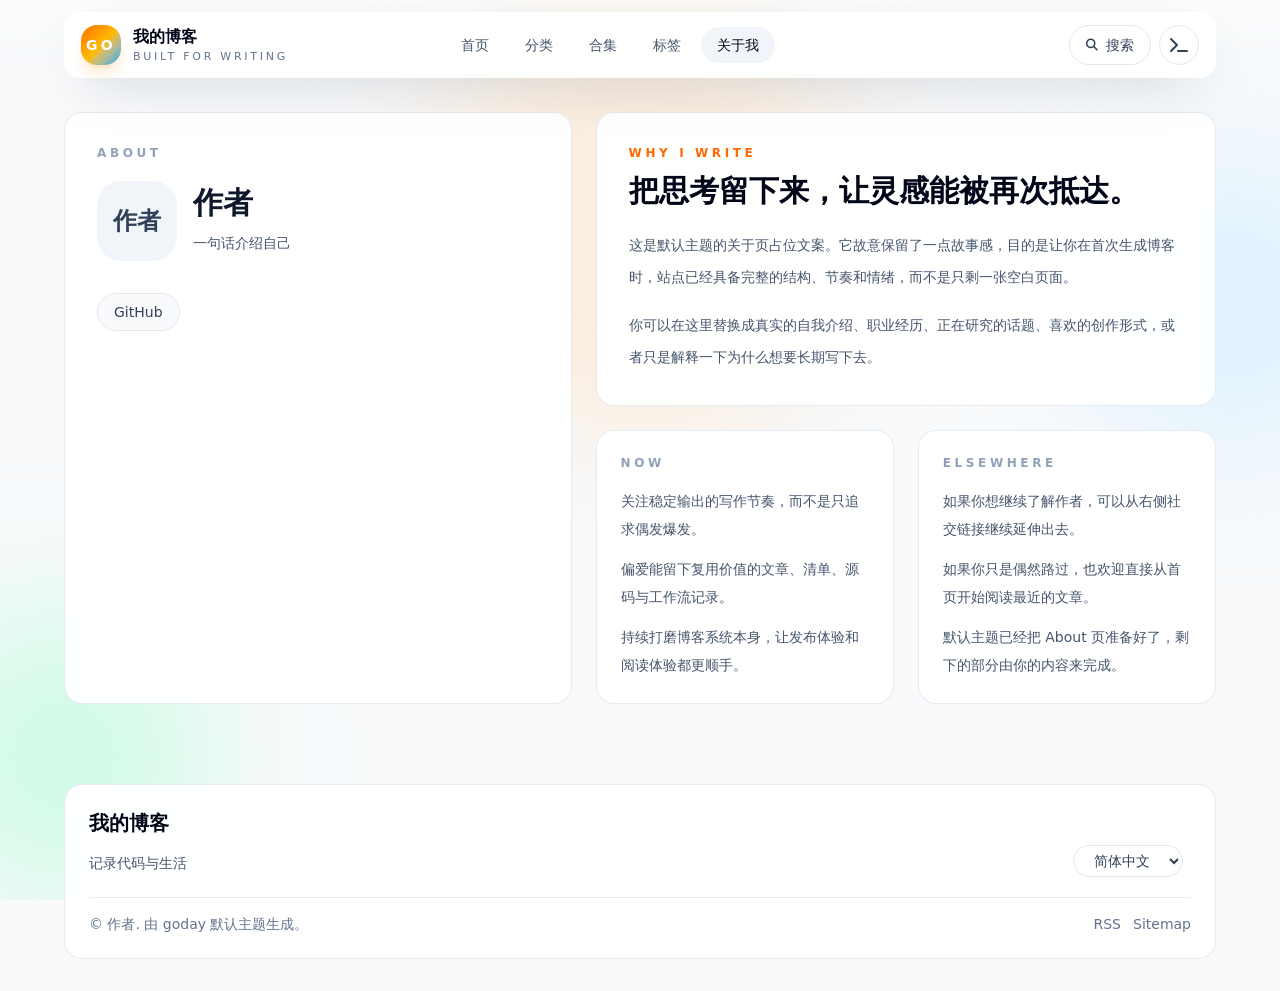
==== about/index.html @ fbd1a6fb "Deploy from goday" ====
<!doctype html>
<html lang="zh-CN">
<head>
  <meta charset="UTF-8">
  <meta name="viewport" content="width=device-width, initial-scale=1">
  <title>关于我 - 我的博客</title>
<meta name="description" content="这里是默认主题的关于页，占位内容已经准备好，后续可以替换成你的真实故事。">
<meta name="theme-color" content="#fff7ed">
<meta property="og:title" content="关于我 - 我的博客">
<meta property="og:description" content="这里是默认主题的关于页，占位内容已经准备好，后续可以替换成你的真实故事。">
<meta property="og:type" content="profile">
<meta property="og:url" content="https:&#x2F;&#x2F;example.com&#x2F;about&#x2F;">
<meta name="twitter:card" content="summary_large_image">
<link rel="canonical" href="https:&#x2F;&#x2F;example.com&#x2F;about&#x2F;">

  <meta name="keywords" content="blog, tauri">


  <link rel="alternate" type="application/rss+xml" title="我的博客 RSS" href="/rss.xml">


  <link rel="stylesheet" href="https://cdn.bootcdn.net/ajax/libs/font-awesome/6.7.2/css/all.min.css">
  <link rel="stylesheet" href="/assets/css/main.css">
  
</head>
<body
  class="min-h-screen bg-slate-50 text-slate-900 antialiased dark:bg-stone-950 dark:text-zinc-100"
  data-default-language="zh-CN"
  data-color-mode="light"
  data-theme-name="Default Theme"
  data-theme-version="1.0.0"
  data-page-type="profile"
>
  <div class="pointer-events-none fixed inset-0 -z-10 overflow-hidden">
    <div class="absolute left-1/2 top-0 h-[28rem] w-[28rem] -translate-x-1/2 rounded-full bg-orange-200/35 blur-3xl dark:bg-orange-500/12"></div>
    <div class="absolute right-[-6rem] top-40 h-72 w-72 rounded-full bg-sky-200/40 blur-3xl dark:bg-sky-500/10"></div>
    <div class="absolute bottom-0 left-[-5rem] h-72 w-72 rounded-full bg-emerald-100 blur-3xl dark:bg-emerald-500/10"></div>
  </div>
  <div class="pointer-events-none fixed inset-x-0 top-0 z-30 h-16 bg-white/45 [mask-image:linear-gradient(to_bottom,black,transparent)] backdrop-blur-xl dark:bg-stone-950/55"></div>

  <header class="fixed inset-x-0 top-0 z-40 px-5 pt-3 md:px-8">
  <div class="mx-auto max-w-6xl rounded-[1rem] border border-white/70 bg-white/95 px-4 py-2 shadow-[0_18px_56px_-24px_rgba(15,23,42,0.34)] backdrop-blur-md dark:border-zinc-700/80 dark:bg-zinc-900/92">
    <div class="flex items-center gap-3">
      <a class="flex min-w-0 items-center gap-3" href="/">
        <span class="inline-flex h-10 w-10 items-center justify-center rounded-2xl bg-gradient-to-br from-orange-500 via-amber-400 to-sky-500 text-sm font-bold uppercase tracking-[0.24em] text-white shadow-lg shadow-orange-400/20">Go</span>
        <span class="min-w-0">
          <span class="block truncate font-heading text-base font-semibold text-slate-950 dark:text-white">我的博客</span>
          <span class="block truncate text-[11px] uppercase tracking-[0.25em] text-slate-500 dark:text-slate-400">Built for writing</span>
        </span>
      </a>

      <nav class="mx-auto hidden items-center gap-1 rounded-full px-2 py-1.5 lg:flex">
        
          <a
            href="&#x2F;"
            
              data-i18n="nav.home"
            
            class="rounded-full px-4 py-2 text-sm font-medium transition text-slate-600 hover:bg-slate-100 hover:text-slate-950 dark:text-zinc-300 dark:hover:bg-zinc-800 dark:hover:text-white"
          >
            首页
          </a>
        
          <a
            href="&#x2F;category&#x2F;"
            
              data-i18n="nav.category"
            
            class="rounded-full px-4 py-2 text-sm font-medium transition text-slate-600 hover:bg-slate-100 hover:text-slate-950 dark:text-zinc-300 dark:hover:bg-zinc-800 dark:hover:text-white"
          >
            分类
          </a>
        
          <a
            href="&#x2F;collection&#x2F;"
            
              data-i18n="nav.collection"
            
            class="rounded-full px-4 py-2 text-sm font-medium transition text-slate-600 hover:bg-slate-100 hover:text-slate-950 dark:text-zinc-300 dark:hover:bg-zinc-800 dark:hover:text-white"
          >
            合集
          </a>
        
          <a
            href="&#x2F;tag&#x2F;"
            
              data-i18n="nav.tag"
            
            class="rounded-full px-4 py-2 text-sm font-medium transition text-slate-600 hover:bg-slate-100 hover:text-slate-950 dark:text-zinc-300 dark:hover:bg-zinc-800 dark:hover:text-white"
          >
            标签
          </a>
        
          <a
            href="&#x2F;about&#x2F;"
            
              data-i18n="nav.about"
            
            class="rounded-full px-4 py-2 text-sm font-medium transition bg-slate-100 text-slate-950 dark:bg-zinc-800 dark:text-white"
          >
            关于我
          </a>
        
      </nav>

      <div class="ml-auto flex items-center gap-2">
        <button
          type="button"
          class="theme-pill-button inline-flex h-10 cursor-pointer items-center gap-2 border border-slate-200 bg-white px-4 text-sm font-medium text-slate-700 transition hover:border-slate-300 hover:text-slate-950 dark:border-zinc-700 dark:bg-zinc-800 dark:text-zinc-100 dark:hover:bg-zinc-700 dark:hover:text-white"
          data-search-trigger
        >
          <i class="fa-solid fa-magnifying-glass text-xs"></i>
          <span data-i18n="search.open">搜索</span>
        </button>
        <button
          type="button"
          class="theme-pill-button inline-flex h-10 w-10 cursor-pointer items-center justify-center border border-slate-200 bg-white text-slate-700 transition hover:border-slate-300 hover:text-slate-950 dark:border-zinc-700 dark:bg-zinc-800 dark:text-zinc-100 dark:hover:bg-zinc-700 dark:hover:text-white"
          data-console-trigger
          title="打开控制台"
        >
          <i class="fa-solid fa-terminal"></i>
        </button>
        <button
          type="button"
          class="theme-pill-button inline-flex h-10 w-10 cursor-pointer items-center justify-center border border-slate-200 bg-white text-slate-700 transition hover:border-slate-300 hover:text-slate-950 dark:border-zinc-700 dark:bg-zinc-800 dark:text-zinc-100 dark:hover:bg-zinc-700 dark:hover:text-white lg:hidden"
          data-menu-trigger
          aria-expanded="false"
          aria-label="打开导航菜单"
        >
          <i class="fa-solid fa-bars"></i>
        </button>
      </div>
    </div>

    <nav class="mt-3 hidden flex-col gap-2 border-t border-slate-200 pt-3 dark:border-zinc-700 lg:hidden" data-mobile-nav>
      
        <a
          href="&#x2F;"
          
            data-i18n="nav.home"
          
          class="rounded-2xl px-4 py-3 text-sm font-medium transition bg-slate-100 text-slate-700 hover:bg-slate-200 dark:bg-zinc-800 dark:text-zinc-200 dark:hover:bg-zinc-700 dark:hover:text-white"
        >
          首页
        </a>
      
        <a
          href="&#x2F;category&#x2F;"
          
            data-i18n="nav.category"
          
          class="rounded-2xl px-4 py-3 text-sm font-medium transition bg-slate-100 text-slate-700 hover:bg-slate-200 dark:bg-zinc-800 dark:text-zinc-200 dark:hover:bg-zinc-700 dark:hover:text-white"
        >
          分类
        </a>
      
        <a
          href="&#x2F;collection&#x2F;"
          
            data-i18n="nav.collection"
          
          class="rounded-2xl px-4 py-3 text-sm font-medium transition bg-slate-100 text-slate-700 hover:bg-slate-200 dark:bg-zinc-800 dark:text-zinc-200 dark:hover:bg-zinc-700 dark:hover:text-white"
        >
          合集
        </a>
      
        <a
          href="&#x2F;tag&#x2F;"
          
            data-i18n="nav.tag"
          
          class="rounded-2xl px-4 py-3 text-sm font-medium transition bg-slate-100 text-slate-700 hover:bg-slate-200 dark:bg-zinc-800 dark:text-zinc-200 dark:hover:bg-zinc-700 dark:hover:text-white"
        >
          标签
        </a>
      
        <a
          href="&#x2F;about&#x2F;"
          
            data-i18n="nav.about"
          
          class="rounded-2xl px-4 py-3 text-sm font-medium transition bg-slate-950 text-white dark:bg-zinc-800"
        >
          关于我
        </a>
      
    </nav>
  </div>
</header>


  <main class="px-5 pb-20 pt-24 md:px-8 md:pt-28">
    <div class="mx-auto max-w-6xl">
      
  <section class="grid gap-6 lg:grid-cols-[0.9fr_1.1fr]">
    <aside class="theme-card p-6 text-slate-900 md:p-8 dark:bg-stone-900 dark:text-white">
      <p class="text-xs font-semibold uppercase tracking-[0.3em] text-slate-400">About</p>
      <div class="mt-5 flex items-center gap-4">
        
          <div class="inline-flex h-20 w-20 items-center justify-center rounded-[1.5rem] bg-slate-100 font-heading text-2xl font-semibold text-slate-700 dark:bg-zinc-800 dark:text-white">作者</div>
        
        <div>
          <h1 class="font-heading text-3xl font-semibold">作者</h1>
          <p class="mt-2 text-sm leading-7 text-slate-600 dark:text-slate-300">一句话介绍自己</p>
        </div>
      </div>
      <div class="mt-8 flex flex-wrap gap-3">
        
          <a class="inline-flex items-center rounded-full border border-slate-200 bg-slate-50 px-4 py-2 text-sm font-medium text-slate-700 transition hover:border-slate-300 hover:bg-white hover:text-slate-950 dark:border-white/10 dark:bg-white/5 dark:text-white dark:hover:bg-white/10" href="https:&#x2F;&#x2F;github.com" target="_blank" rel="noreferrer">GitHub</a>
        
      </div>
    </aside>

    <div class="grid gap-6">
      <section class="theme-card p-6 md:p-8">
        <p class="text-xs font-semibold uppercase tracking-[0.3em] text-orange-500">Why I write</p>
        <h2 class="mt-3 font-heading text-3xl font-semibold text-slate-950 dark:text-white">把思考留下来，让灵感能被再次抵达。</h2>
        <div class="mt-5 space-y-4 text-sm leading-8 text-slate-600 dark:text-slate-300">
          <p>这是默认主题的关于页占位文案。它故意保留了一点故事感，目的是让你在首次生成博客时，站点已经具备完整的结构、节奏和情绪，而不是只剩一张空白页面。</p>
          <p>你可以在这里替换成真实的自我介绍、职业经历、正在研究的话题、喜欢的创作形式，或者只是解释一下为什么想要长期写下去。</p>
        </div>
      </section>

      <section class="grid gap-6 md:grid-cols-2">
        <div class="theme-card p-6">
          <p class="text-xs font-semibold uppercase tracking-[0.3em] text-slate-400">Now</p>
          <ul class="mt-4 space-y-3 text-sm leading-7 text-slate-600 dark:text-slate-300">
            <li>关注稳定输出的写作节奏，而不是只追求偶发爆发。</li>
            <li>偏爱能留下复用价值的文章、清单、源码与工作流记录。</li>
            <li>持续打磨博客系统本身，让发布体验和阅读体验都更顺手。</li>
          </ul>
        </div>
        <div class="theme-card p-6">
          <p class="text-xs font-semibold uppercase tracking-[0.3em] text-slate-400">Elsewhere</p>
          <ul class="mt-4 space-y-3 text-sm leading-7 text-slate-600 dark:text-slate-300">
            <li>如果你想继续了解作者，可以从右侧社交链接继续延伸出去。</li>
            <li>如果你只是偶然路过，也欢迎直接从首页开始阅读最近的文章。</li>
            <li>默认主题已经把 About 页准备好了，剩下的部分由你的内容来完成。</li>
          </ul>
        </div>
      </section>
    </div>
  </section>

    </div>
  </main>

  <footer class="px-5 pb-8 md:px-8">
  <div class="theme-card mx-auto max-w-6xl p-5 md:p-6">
    <div class="flex flex-col gap-5 md:flex-row md:items-end md:justify-between">
      <div class="space-y-3">
        <h2 class="font-heading text-xl font-semibold text-slate-950 dark:text-white">我的博客</h2>
        <p class="max-w-xl text-sm leading-7 text-slate-600 dark:text-slate-300">记录代码与生活</p>
      </div>

      <div class="flex items-center justify-end pr-1 md:pr-2">
        <select
          class="theme-pill-button border border-slate-200 bg-white px-4 py-1.5 text-sm text-slate-700 outline-none transition hover:border-slate-300 dark:border-zinc-700 dark:bg-zinc-800 dark:text-zinc-100"
          data-language-switcher
        >
          <option value="zh-CN">简体中文</option>
          <option value="en-US">English</option>
        </select>
      </div>
    </div>

    <div class="mt-5 flex flex-col gap-3 border-t border-slate-200/80 pt-4 text-sm text-slate-500 dark:border-zinc-800 dark:text-zinc-400 md:flex-row md:items-center md:justify-between">
      <p>
        © 作者.
        <span data-i18n="footer.copy">由 goday 默认主题生成。</span>
      </p>
      <div class="flex flex-wrap items-center gap-3 md:justify-end">
        <a class="transition hover:text-slate-950 dark:hover:text-white" href="/rss.xml" data-i18n="footer.rss">RSS</a>
        <a class="transition hover:text-slate-950 dark:hover:text-white" href="/sitemap.xml" data-i18n="footer.sitemap">Sitemap</a>
      </div>
    </div>
  </div>
</footer>


  <div
    class="theme-modal fixed inset-0 z-50 hidden items-start justify-center bg-slate-950/18 p-4"
    data-search-modal
    data-open="false"
    aria-hidden="true"
  >
    <div class="theme-modal-panel mt-8 w-full max-w-3xl border border-orange-200/70 bg-orange-50/95 p-4 dark:border-orange-500/20 dark:bg-stone-900/92 md:mt-12 md:p-6">
      <div class="mb-4 flex items-center justify-between gap-4">
        <div>
          <h2 class="font-heading text-2xl font-semibold text-slate-950 dark:text-white" data-i18n="search.title">搜索</h2>
        </div>
        <button
          type="button"
          class="theme-pill-button inline-flex h-10 w-10 cursor-pointer items-center justify-center border border-slate-200 bg-white text-slate-700 transition hover:bg-slate-100 dark:border-zinc-700 dark:bg-zinc-800 dark:text-zinc-100 dark:hover:bg-zinc-700 dark:hover:text-white"
          data-search-close
          aria-label="关闭搜索"
        >
          <i class="fa-solid fa-xmark"></i>
        </button>
      </div>
      <div data-search-host></div>
      <p class="mt-4 hidden rounded-xl border border-orange-200 bg-orange-100/90 px-4 py-3 text-sm text-orange-700 dark:border-orange-500/30 dark:bg-orange-500/10 dark:text-orange-100" data-search-status></p>
    </div>
  </div>

  <div
    class="theme-modal fixed inset-0 z-50 hidden items-center justify-center bg-slate-950/18 p-4 text-slate-100"
    data-console-modal
    data-open="false"
    aria-hidden="true"
  >
    <div class="theme-modal-panel goday-console w-full max-w-2xl border border-orange-200/65 bg-orange-50/96 p-5 text-slate-900 dark:border-orange-500/20 dark:bg-stone-900/94 dark:text-slate-100 md:p-6 theme-card">
      <div class="flex items-start justify-between gap-4">
        <div>
          <p class="text-sm font-medium uppercase tracking-[0.3em] text-orange-300" data-i18n="console.kicker">Console</p>
          <h2 class="mt-2 font-heading text-3xl font-semibold text-slate-950 dark:text-white" data-i18n="console.title">控制台</h2>
        </div>
        <button
          type="button"
          class="theme-pill-button inline-flex h-11 w-11 cursor-pointer items-center justify-center border border-orange-200 bg-white/80 text-slate-700 transition hover:border-orange-300 hover:text-slate-950 dark:border-zinc-700 dark:bg-zinc-800 dark:text-zinc-100 dark:hover:bg-zinc-700 dark:hover:text-white"
          data-console-close
          aria-label="关闭控制台"
        >
          <i class="fa-solid fa-xmark"></i>
        </button>
      </div>

      <div class="mt-6">
        <section class="theme-card-muted p-5 dark:border-orange-500/20 dark:bg-stone-950/70">
          <p class="text-xs font-semibold uppercase tracking-[0.3em] text-slate-400" data-i18n="console.runtime">Runtime</p>
          <div class="mt-5 grid gap-3 text-sm text-slate-600 dark:text-slate-300">
            <div class="flex items-center justify-between gap-3">
              <span data-i18n="console.site">站点</span>
              <span class="text-right text-slate-950 dark:text-white">我的博客</span>
            </div>
            <div class="flex items-center justify-between gap-3">
              <span data-i18n="console.route">路径</span>
              <span class="text-right text-slate-950 dark:text-white" data-console-value="route">https:&#x2F;&#x2F;example.com&#x2F;about&#x2F;</span>
            </div>
            <div class="flex items-center justify-between gap-3">
              <span data-i18n="console.theme">主题</span>
              <span class="text-right text-slate-950 dark:text-white" data-console-value="theme">Default Theme 1.0.0</span>
            </div>
            <div class="flex items-center justify-between gap-3">
              <span data-i18n="console.pageType">页面类型</span>
              <span class="text-right text-slate-950 dark:text-white" data-console-value="pageType">profile</span>
            </div>
            <div class="flex items-center justify-between gap-3">
              <span data-i18n="console.language">界面语言</span>
              <span class="text-right text-slate-950 dark:text-white" data-console-value="language" data-console-language>zh-CN</span>
            </div>
            <div class="flex items-center justify-between gap-3">
              <span data-i18n="console.mode">外观模式</span>
              <span class="text-right text-slate-950 dark:text-white" data-console-value="mode" data-console-theme-mode>auto</span>
            </div>
            <div class="flex items-center justify-between gap-3">
              <span data-i18n="console.headings">标题数</span>
              <span class="text-right text-slate-950 dark:text-white" data-console-value="headings">0</span>
            </div>
          </div>
          <div class="mt-5 flex justify-end">
            <button
              type="button"
              class="theme-pill-button inline-flex h-10 cursor-pointer items-center gap-2 border border-orange-200 bg-white px-4 text-sm font-medium text-slate-700 transition hover:border-orange-300 hover:text-slate-950 dark:border-zinc-700 dark:bg-zinc-800 dark:text-zinc-100 dark:hover:bg-zinc-700 dark:hover:text-white"
              data-theme-toggle
            >
              <i class="fa-solid fa-moon"></i>
              <span data-i18n="console.toggleTheme">切换外观</span>
            </button>
          </div>
        </section>
      </div>
    </div>
  </div>

  <script type="module" src="/assets/js/main.js"></script>
  
</body>
</html>
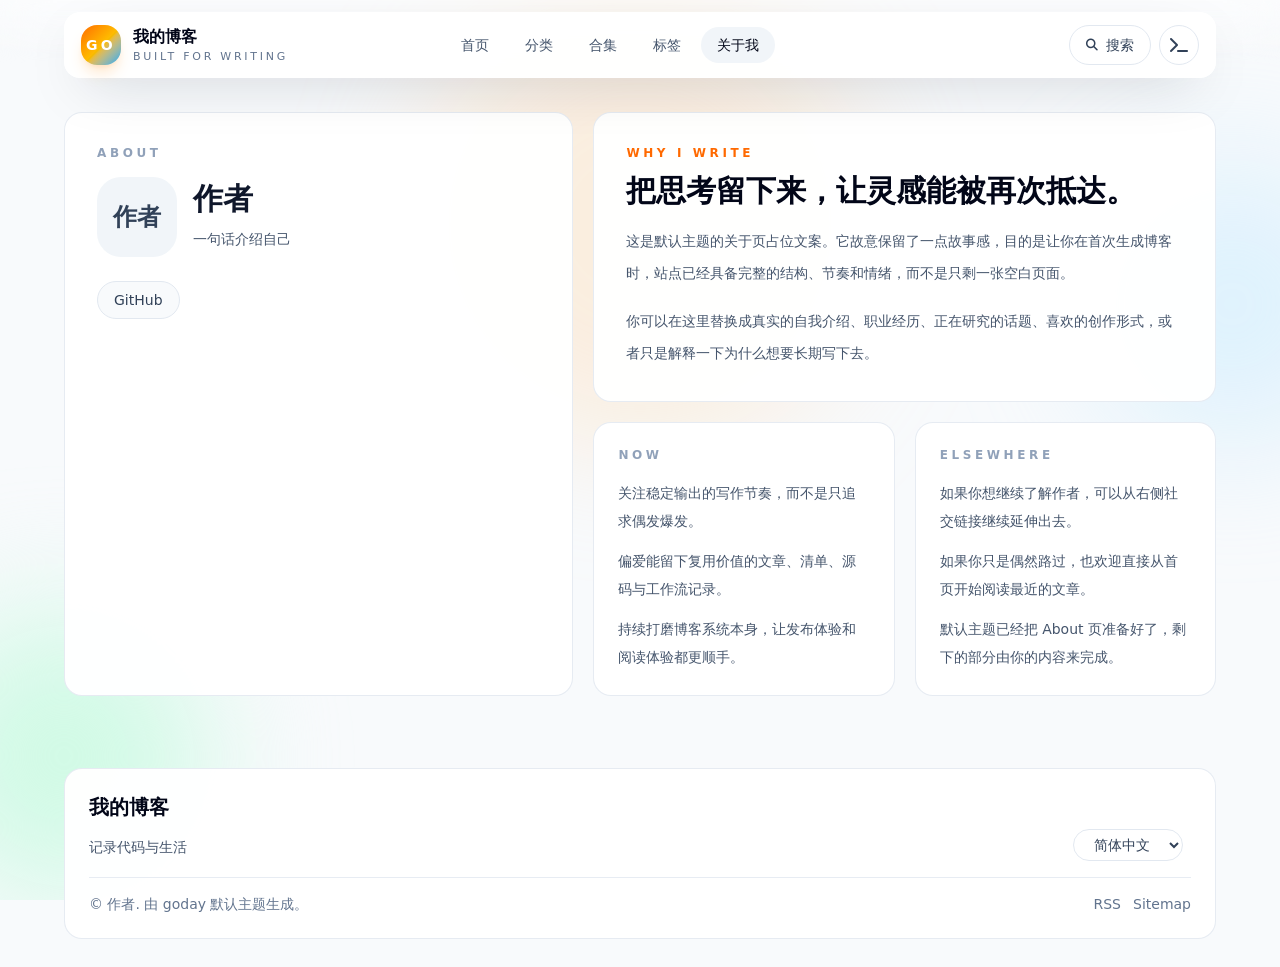
==== commit 5cd5a9e2: "Deploy from goday" ====
--- a/about/index.html
+++ b/about/index.html
@@ -9,9 +9,9 @@
 <meta property="og:title" content="关于我 - 我的博客">
 <meta property="og:description" content="这里是默认主题的关于页，占位内容已经准备好，后续可以替换成你的真实故事。">
 <meta property="og:type" content="profile">
-<meta property="og:url" content="https:&#x2F;&#x2F;example.com&#x2F;about&#x2F;">
+<meta property="og:url" content="http:&#x2F;&#x2F;wenxb.github.io&#x2F;about&#x2F;">
 <meta name="twitter:card" content="summary_large_image">
-<link rel="canonical" href="https:&#x2F;&#x2F;example.com&#x2F;about&#x2F;">
+<link rel="canonical" href="http:&#x2F;&#x2F;wenxb.github.io&#x2F;about&#x2F;">
 
   <meta name="keywords" content="blog, tauri">
 
@@ -189,13 +189,13 @@
 </header>
 
 
-  <main class="px-5 pb-20 pt-24 md:px-8 md:pt-28">
+  <main class="px-4 pb-18 pt-22 md:px-8 md:pt-28">
     <div class="mx-auto max-w-6xl">
       
-  <section class="grid gap-6 lg:grid-cols-[0.9fr_1.1fr]">
-    <aside class="theme-card p-6 text-slate-900 md:p-8 dark:bg-stone-900 dark:text-white">
+  <section class="grid gap-5 lg:grid-cols-[0.9fr_1.1fr]">
+    <aside class="theme-card p-5 text-slate-900 md:p-8 dark:bg-stone-900 dark:text-white">
       <p class="text-xs font-semibold uppercase tracking-[0.3em] text-slate-400">About</p>
-      <div class="mt-5 flex items-center gap-4">
+      <div class="mt-4 flex items-center gap-4">
         
           <div class="inline-flex h-20 w-20 items-center justify-center rounded-[1.5rem] bg-slate-100 font-heading text-2xl font-semibold text-slate-700 dark:bg-zinc-800 dark:text-white">作者</div>
         
@@ -204,25 +204,25 @@
           <p class="mt-2 text-sm leading-7 text-slate-600 dark:text-slate-300">一句话介绍自己</p>
         </div>
       </div>
-      <div class="mt-8 flex flex-wrap gap-3">
+      <div class="mt-6 flex flex-wrap gap-3">
         
           <a class="inline-flex items-center rounded-full border border-slate-200 bg-slate-50 px-4 py-2 text-sm font-medium text-slate-700 transition hover:border-slate-300 hover:bg-white hover:text-slate-950 dark:border-white/10 dark:bg-white/5 dark:text-white dark:hover:bg-white/10" href="https:&#x2F;&#x2F;github.com" target="_blank" rel="noreferrer">GitHub</a>
         
       </div>
     </aside>
 
-    <div class="grid gap-6">
-      <section class="theme-card p-6 md:p-8">
+    <div class="grid gap-5">
+      <section class="theme-card p-5 md:p-8">
         <p class="text-xs font-semibold uppercase tracking-[0.3em] text-orange-500">Why I write</p>
         <h2 class="mt-3 font-heading text-3xl font-semibold text-slate-950 dark:text-white">把思考留下来，让灵感能被再次抵达。</h2>
-        <div class="mt-5 space-y-4 text-sm leading-8 text-slate-600 dark:text-slate-300">
+        <div class="mt-4 space-y-4 text-sm leading-8 text-slate-600 dark:text-slate-300">
           <p>这是默认主题的关于页占位文案。它故意保留了一点故事感，目的是让你在首次生成博客时，站点已经具备完整的结构、节奏和情绪，而不是只剩一张空白页面。</p>
           <p>你可以在这里替换成真实的自我介绍、职业经历、正在研究的话题、喜欢的创作形式，或者只是解释一下为什么想要长期写下去。</p>
         </div>
       </section>
 
-      <section class="grid gap-6 md:grid-cols-2">
-        <div class="theme-card p-6">
+      <section class="grid gap-5 md:grid-cols-2">
+        <div class="theme-card p-5 md:p-6">
           <p class="text-xs font-semibold uppercase tracking-[0.3em] text-slate-400">Now</p>
           <ul class="mt-4 space-y-3 text-sm leading-7 text-slate-600 dark:text-slate-300">
             <li>关注稳定输出的写作节奏，而不是只追求偶发爆发。</li>
@@ -230,7 +230,7 @@
             <li>持续打磨博客系统本身，让发布体验和阅读体验都更顺手。</li>
           </ul>
         </div>
-        <div class="theme-card p-6">
+        <div class="theme-card p-5 md:p-6">
           <p class="text-xs font-semibold uppercase tracking-[0.3em] text-slate-400">Elsewhere</p>
           <ul class="mt-4 space-y-3 text-sm leading-7 text-slate-600 dark:text-slate-300">
             <li>如果你想继续了解作者，可以从右侧社交链接继续延伸出去。</li>
@@ -245,9 +245,9 @@
     </div>
   </main>
 
-  <footer class="px-5 pb-8 md:px-8">
-  <div class="theme-card mx-auto max-w-6xl p-5 md:p-6">
-    <div class="flex flex-col gap-5 md:flex-row md:items-end md:justify-between">
+  <footer class="px-4 pb-7 md:px-8">
+  <div class="theme-card mx-auto max-w-6xl p-4 md:p-6">
+    <div class="flex flex-col gap-4 md:flex-row md:items-end md:justify-between">
       <div class="space-y-3">
         <h2 class="font-heading text-xl font-semibold text-slate-950 dark:text-white">我的博客</h2>
         <p class="max-w-xl text-sm leading-7 text-slate-600 dark:text-slate-300">记录代码与生活</p>
@@ -264,7 +264,7 @@
       </div>
     </div>
 
-    <div class="mt-5 flex flex-col gap-3 border-t border-slate-200/80 pt-4 text-sm text-slate-500 dark:border-zinc-800 dark:text-zinc-400 md:flex-row md:items-center md:justify-between">
+    <div class="mt-4 flex flex-col gap-3 border-t border-slate-200/80 pt-4 text-sm text-slate-500 dark:border-zinc-800 dark:text-zinc-400 md:flex-row md:items-center md:justify-between">
       <p>
         © 作者.
         <span data-i18n="footer.copy">由 goday 默认主题生成。</span>
@@ -279,12 +279,12 @@
 
 
   <div
-    class="theme-modal fixed inset-0 z-50 hidden items-start justify-center bg-slate-950/18 p-4"
+    class="theme-modal fixed inset-0 z-50 hidden items-start justify-center bg-slate-950/18 p-3 md:p-4"
     data-search-modal
     data-open="false"
     aria-hidden="true"
   >
-    <div class="theme-modal-panel mt-8 w-full max-w-3xl border border-orange-200/70 bg-orange-50/95 p-4 dark:border-orange-500/20 dark:bg-stone-900/92 md:mt-12 md:p-6">
+    <div class="theme-modal-panel theme-search-panel mt-6 w-full max-w-3xl rounded-[1.125rem] border p-4 md:mt-12 md:p-6">
       <div class="mb-4 flex items-center justify-between gap-4">
         <div>
           <h2 class="font-heading text-2xl font-semibold text-slate-950 dark:text-white" data-i18n="search.title">搜索</h2>
@@ -299,12 +299,12 @@
         </button>
       </div>
       <div data-search-host></div>
-      <p class="mt-4 hidden rounded-xl border border-orange-200 bg-orange-100/90 px-4 py-3 text-sm text-orange-700 dark:border-orange-500/30 dark:bg-orange-500/10 dark:text-orange-100" data-search-status></p>
+      <p class="mt-4 hidden rounded-xl border border-slate-200/90 bg-slate-100/95 px-4 py-3 text-sm text-slate-600 dark:border-zinc-700 dark:bg-zinc-800 dark:text-zinc-200" data-search-status></p>
     </div>
   </div>
 
   <div
-    class="theme-modal fixed inset-0 z-50 hidden items-center justify-center bg-slate-950/18 p-4 text-slate-100"
+    class="theme-modal fixed inset-0 z-50 hidden items-center justify-center bg-slate-950/18 p-3 md:p-4 text-slate-100"
     data-console-modal
     data-open="false"
     aria-hidden="true"
@@ -335,7 +335,7 @@
             </div>
             <div class="flex items-center justify-between gap-3">
               <span data-i18n="console.route">路径</span>
-              <span class="text-right text-slate-950 dark:text-white" data-console-value="route">https:&#x2F;&#x2F;example.com&#x2F;about&#x2F;</span>
+              <span class="text-right text-slate-950 dark:text-white" data-console-value="route">http:&#x2F;&#x2F;wenxb.github.io&#x2F;about&#x2F;</span>
             </div>
             <div class="flex items-center justify-between gap-3">
               <span data-i18n="console.theme">主题</span>
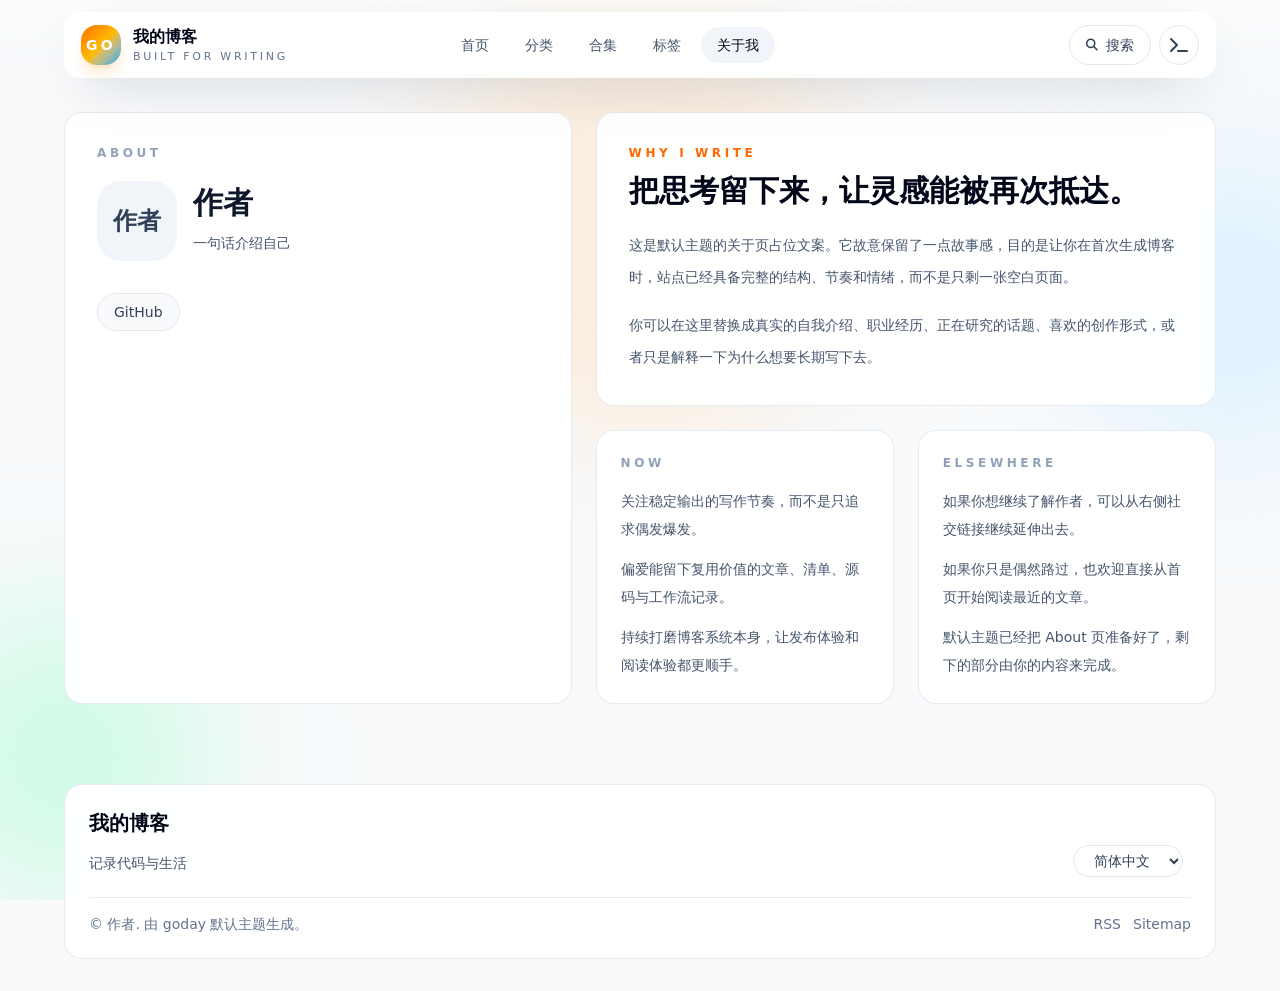
==== commit 942d13ff: "Deploy from goday" ====
--- a/about/index.html
+++ b/about/index.html
@@ -9,9 +9,9 @@
 <meta property="og:title" content="关于我 - 我的博客">
 <meta property="og:description" content="这里是默认主题的关于页，占位内容已经准备好，后续可以替换成你的真实故事。">
 <meta property="og:type" content="profile">
-<meta property="og:url" content="http:&#x2F;&#x2F;wenxb.github.io&#x2F;about&#x2F;">
+<meta property="og:url" content="https:&#x2F;&#x2F;wenxb.github.io&#x2F;about&#x2F;">
 <meta name="twitter:card" content="summary_large_image">
-<link rel="canonical" href="http:&#x2F;&#x2F;wenxb.github.io&#x2F;about&#x2F;">
+<link rel="canonical" href="https:&#x2F;&#x2F;wenxb.github.io&#x2F;about&#x2F;">
 
   <meta name="keywords" content="blog, tauri">
 
@@ -189,13 +189,13 @@
 </header>
 
 
-  <main class="px-4 pb-18 pt-22 md:px-8 md:pt-28">
+  <main class="px-5 pb-20 pt-24 md:px-8 md:pt-28">
     <div class="mx-auto max-w-6xl">
       
-  <section class="grid gap-5 lg:grid-cols-[0.9fr_1.1fr]">
-    <aside class="theme-card p-5 text-slate-900 md:p-8 dark:bg-stone-900 dark:text-white">
+  <section class="grid gap-6 lg:grid-cols-[0.9fr_1.1fr]">
+    <aside class="theme-card p-6 text-slate-900 md:p-8 dark:bg-stone-900 dark:text-white">
       <p class="text-xs font-semibold uppercase tracking-[0.3em] text-slate-400">About</p>
-      <div class="mt-4 flex items-center gap-4">
+      <div class="mt-5 flex items-center gap-4">
         
           <div class="inline-flex h-20 w-20 items-center justify-center rounded-[1.5rem] bg-slate-100 font-heading text-2xl font-semibold text-slate-700 dark:bg-zinc-800 dark:text-white">作者</div>
         
@@ -204,25 +204,25 @@
           <p class="mt-2 text-sm leading-7 text-slate-600 dark:text-slate-300">一句话介绍自己</p>
         </div>
       </div>
-      <div class="mt-6 flex flex-wrap gap-3">
+      <div class="mt-8 flex flex-wrap gap-3">
         
           <a class="inline-flex items-center rounded-full border border-slate-200 bg-slate-50 px-4 py-2 text-sm font-medium text-slate-700 transition hover:border-slate-300 hover:bg-white hover:text-slate-950 dark:border-white/10 dark:bg-white/5 dark:text-white dark:hover:bg-white/10" href="https:&#x2F;&#x2F;github.com" target="_blank" rel="noreferrer">GitHub</a>
         
       </div>
     </aside>
 
-    <div class="grid gap-5">
-      <section class="theme-card p-5 md:p-8">
+    <div class="grid gap-6">
+      <section class="theme-card p-6 md:p-8">
         <p class="text-xs font-semibold uppercase tracking-[0.3em] text-orange-500">Why I write</p>
         <h2 class="mt-3 font-heading text-3xl font-semibold text-slate-950 dark:text-white">把思考留下来，让灵感能被再次抵达。</h2>
-        <div class="mt-4 space-y-4 text-sm leading-8 text-slate-600 dark:text-slate-300">
+        <div class="mt-5 space-y-4 text-sm leading-8 text-slate-600 dark:text-slate-300">
           <p>这是默认主题的关于页占位文案。它故意保留了一点故事感，目的是让你在首次生成博客时，站点已经具备完整的结构、节奏和情绪，而不是只剩一张空白页面。</p>
           <p>你可以在这里替换成真实的自我介绍、职业经历、正在研究的话题、喜欢的创作形式，或者只是解释一下为什么想要长期写下去。</p>
         </div>
       </section>
 
-      <section class="grid gap-5 md:grid-cols-2">
-        <div class="theme-card p-5 md:p-6">
+      <section class="grid gap-6 md:grid-cols-2">
+        <div class="theme-card p-6">
           <p class="text-xs font-semibold uppercase tracking-[0.3em] text-slate-400">Now</p>
           <ul class="mt-4 space-y-3 text-sm leading-7 text-slate-600 dark:text-slate-300">
             <li>关注稳定输出的写作节奏，而不是只追求偶发爆发。</li>
@@ -230,7 +230,7 @@
             <li>持续打磨博客系统本身，让发布体验和阅读体验都更顺手。</li>
           </ul>
         </div>
-        <div class="theme-card p-5 md:p-6">
+        <div class="theme-card p-6">
           <p class="text-xs font-semibold uppercase tracking-[0.3em] text-slate-400">Elsewhere</p>
           <ul class="mt-4 space-y-3 text-sm leading-7 text-slate-600 dark:text-slate-300">
             <li>如果你想继续了解作者，可以从右侧社交链接继续延伸出去。</li>
@@ -245,9 +245,9 @@
     </div>
   </main>
 
-  <footer class="px-4 pb-7 md:px-8">
-  <div class="theme-card mx-auto max-w-6xl p-4 md:p-6">
-    <div class="flex flex-col gap-4 md:flex-row md:items-end md:justify-between">
+  <footer class="px-5 pb-8 md:px-8">
+  <div class="theme-card mx-auto max-w-6xl p-5 md:p-6">
+    <div class="flex flex-col gap-5 md:flex-row md:items-end md:justify-between">
       <div class="space-y-3">
         <h2 class="font-heading text-xl font-semibold text-slate-950 dark:text-white">我的博客</h2>
         <p class="max-w-xl text-sm leading-7 text-slate-600 dark:text-slate-300">记录代码与生活</p>
@@ -264,7 +264,7 @@
       </div>
     </div>
 
-    <div class="mt-4 flex flex-col gap-3 border-t border-slate-200/80 pt-4 text-sm text-slate-500 dark:border-zinc-800 dark:text-zinc-400 md:flex-row md:items-center md:justify-between">
+    <div class="mt-5 flex flex-col gap-3 border-t border-slate-200/80 pt-4 text-sm text-slate-500 dark:border-zinc-800 dark:text-zinc-400 md:flex-row md:items-center md:justify-between">
       <p>
         © 作者.
         <span data-i18n="footer.copy">由 goday 默认主题生成。</span>
@@ -279,12 +279,12 @@
 
 
   <div
-    class="theme-modal fixed inset-0 z-50 hidden items-start justify-center bg-slate-950/18 p-3 md:p-4"
+    class="theme-modal fixed inset-0 z-50 hidden items-start justify-center bg-slate-950/18 p-4"
     data-search-modal
     data-open="false"
     aria-hidden="true"
   >
-    <div class="theme-modal-panel theme-search-panel mt-6 w-full max-w-3xl rounded-[1.125rem] border p-4 md:mt-12 md:p-6">
+    <div class="theme-modal-panel theme-search-panel mt-8 w-full max-w-3xl border p-4 md:mt-12 md:p-6">
       <div class="mb-4 flex items-center justify-between gap-4">
         <div>
           <h2 class="font-heading text-2xl font-semibold text-slate-950 dark:text-white" data-i18n="search.title">搜索</h2>
@@ -304,7 +304,7 @@
   </div>
 
   <div
-    class="theme-modal fixed inset-0 z-50 hidden items-center justify-center bg-slate-950/18 p-3 md:p-4 text-slate-100"
+    class="theme-modal fixed inset-0 z-50 hidden items-center justify-center bg-slate-950/18 p-4 text-slate-100"
     data-console-modal
     data-open="false"
     aria-hidden="true"
@@ -335,7 +335,7 @@
             </div>
             <div class="flex items-center justify-between gap-3">
               <span data-i18n="console.route">路径</span>
-              <span class="text-right text-slate-950 dark:text-white" data-console-value="route">http:&#x2F;&#x2F;wenxb.github.io&#x2F;about&#x2F;</span>
+              <span class="text-right text-slate-950 dark:text-white" data-console-value="route">https:&#x2F;&#x2F;wenxb.github.io&#x2F;about&#x2F;</span>
             </div>
             <div class="flex items-center justify-between gap-3">
               <span data-i18n="console.theme">主题</span>
